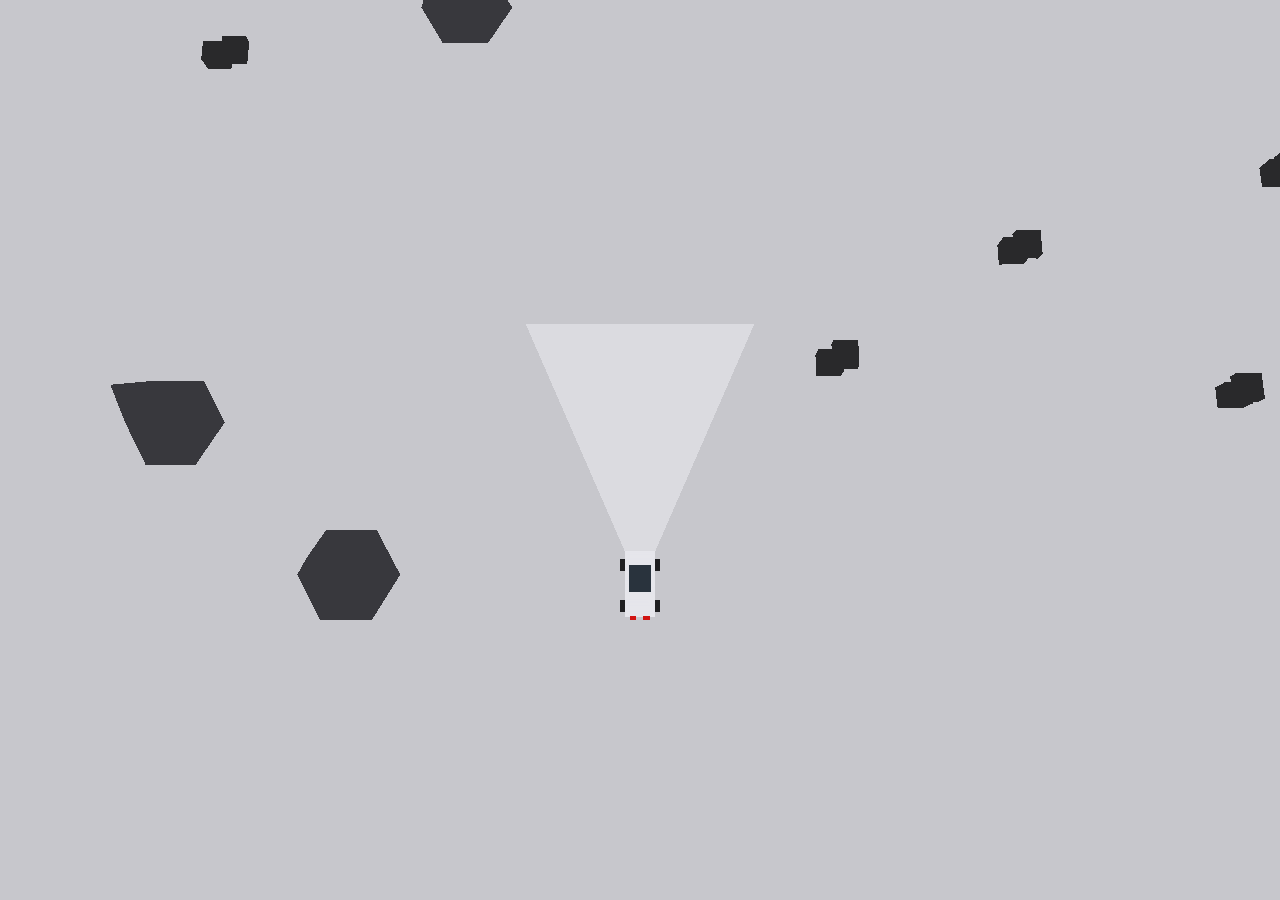
==== rally/index.html @ 0fe9ac75 "Drive one open gray field from a centered overhead view. The timed stages, course posts, and driving" ====
<!doctype html>
<html lang="en">
  <head>
    <meta charset="utf-8" />
    <meta name="viewport" content="width=device-width, initial-scale=1" />
    <title>Low Poly Rally</title>
    <link rel="icon" href="data:image/svg+xml,%3Csvg xmlns='http://www.w3.org/2000/svg' viewBox='0 0 16 16'%3E%3Crect width='16' height='16' fill='%23c7c7cc'/%3E%3C/svg%3E" />
    <link rel="stylesheet" href="./styles.css" />
  </head>
  <body>
    <p id="fallback" hidden>This browser cannot display the rally.</p>
    <canvas id="view"></canvas>
    <script type="module" src="./main.js"></script>
  </body>
</html>
---- rally/styles.css ----
* { box-sizing: border-box; }

[hidden] { display: none !important; }

html, body {
  margin: 0;
  height: 100%;
  background: #c7c7cc;
  color: #1b1b1d;
  font: 20px/1.4 "Trebuchet MS", sans-serif;
}

canvas {
  position: fixed;
  inset: 0;
  width: 100%;
  height: 100%;
  display: block;
}

#fallback {
  margin: 12vh auto;
  max-width: 28rem;
  padding: 0 1.5rem;
  font-size: 1.6rem;
}
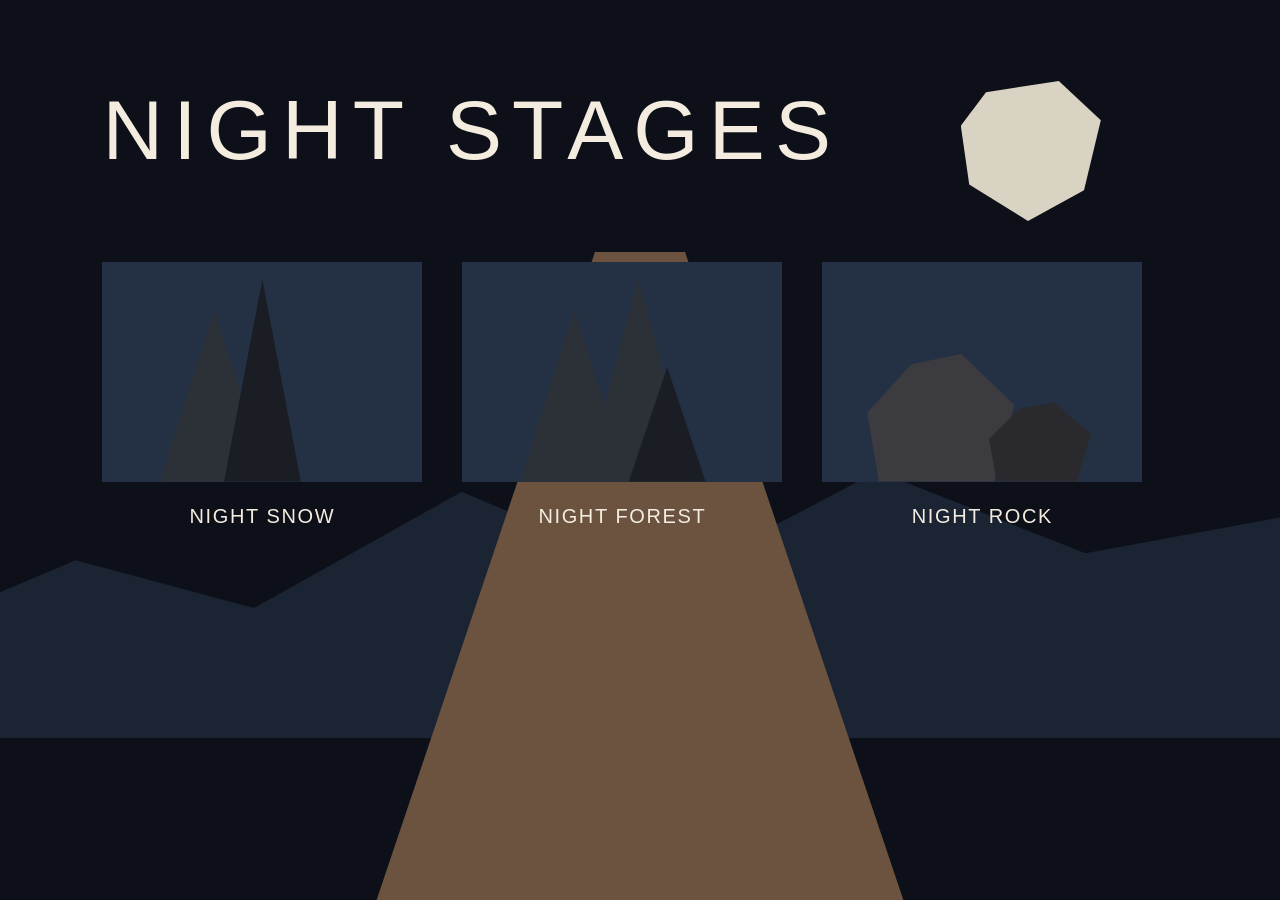
==== commit 3095ba93: "Replace the headlight sheet with a beam, a menu, and stepped speed. The page opens on the night stag" ====
--- a/rally/index.html
+++ b/rally/index.html
@@ -4,12 +4,43 @@
     <meta charset="utf-8" />
     <meta name="viewport" content="width=device-width, initial-scale=1" />
     <title>Low Poly Rally</title>
-    <link rel="icon" href="data:image/svg+xml,%3Csvg xmlns='http://www.w3.org/2000/svg' viewBox='0 0 16 16'%3E%3Crect width='16' height='16' fill='%23c7c7cc'/%3E%3C/svg%3E" />
+    <link rel="icon" href="data:image/svg+xml,%3Csvg xmlns='http://www.w3.org/2000/svg' viewBox='0 0 16 16'%3E%3Crect width='16' height='16' fill='%230d1018'/%3E%3C/svg%3E" />
     <link rel="stylesheet" href="./styles.css" />
   </head>
   <body>
     <p id="fallback" hidden>This browser cannot display the rally.</p>
     <canvas id="view"></canvas>
+    <p id="speed" hidden>0 km/h</p>
+    <section id="menu" aria-label="Level menu">
+      <div class="moon" aria-hidden="true"></div>
+      <div class="ridge" aria-hidden="true"></div>
+      <div class="road" aria-hidden="true"></div>
+      <h1>Night stages</h1>
+      <div class="places">
+        <button type="button" data-place="0">
+          <span class="scene" aria-hidden="true">
+            <span class="pine"></span>
+            <span class="pine far"></span>
+          </span>
+          Night snow
+        </button>
+        <button type="button" data-place="1">
+          <span class="scene" aria-hidden="true">
+            <span class="pine"></span>
+            <span class="pine"></span>
+            <span class="pine far"></span>
+          </span>
+          Night forest
+        </button>
+        <button type="button" data-place="2">
+          <span class="scene" aria-hidden="true">
+            <span class="stone"></span>
+            <span class="stone far"></span>
+          </span>
+          Night rock
+        </button>
+      </div>
+    </section>
     <script type="module" src="./main.js"></script>
   </body>
 </html>
--- a/rally/styles.css
+++ b/rally/styles.css
@@ -5,8 +5,8 @@
 html, body {
   margin: 0;
   height: 100%;
-  background: #c7c7cc;
-  color: #1b1b1d;
+  background: #0d1018;
+  color: #f3ecdf;
   font: 20px/1.4 "Trebuchet MS", sans-serif;
 }
 
@@ -24,3 +24,134 @@
   padding: 0 1.5rem;
   font-size: 1.6rem;
 }
+
+#speed {
+  position: fixed;
+  z-index: 2;
+  top: 1.4rem;
+  left: 1.6rem;
+  margin: 0;
+  color: #f3ecdf;
+  font-size: 2.6rem;
+  letter-spacing: 0.08em;
+}
+
+#menu {
+  position: fixed;
+  z-index: 3;
+  inset: 0;
+  overflow: hidden;
+  background: #0d1018;
+}
+
+.moon {
+  position: absolute;
+  top: 9vh;
+  right: 14vw;
+  width: 7rem;
+  height: 7rem;
+  background: #d9d3c4;
+  clip-path: polygon(18% 8%, 70% 0, 100% 28%, 88% 78%, 48% 100%, 6% 74%, 0 32%);
+}
+
+.ridge {
+  position: absolute;
+  left: -8vw;
+  right: -8vw;
+  bottom: 18vh;
+  height: 38vh;
+  background: #1b2433;
+  clip-path: polygon(0 70%, 12% 48%, 24% 62%, 38% 28%, 52% 54%, 66% 22%, 80% 46%, 100% 30%, 100% 100%, 0 100%);
+}
+
+.road {
+  position: absolute;
+  left: 28vw;
+  bottom: -6vh;
+  width: 44vw;
+  height: 78vh;
+  background: #6b5340;
+  clip-path: polygon(42% 0, 58% 0, 100% 100%, 0 100%);
+}
+
+#menu h1 {
+  position: relative;
+  margin: 8vh 0 0 8vw;
+  font-size: 4.2rem;
+  font-weight: 400;
+  letter-spacing: 0.12em;
+  text-transform: uppercase;
+}
+
+.places {
+  position: relative;
+  display: flex;
+  gap: 2rem;
+  margin: 8vh 8vw 0;
+}
+
+.places button {
+  width: 16rem;
+  padding: 0 0 1.2rem;
+  border: 0;
+  background: transparent;
+  color: inherit;
+  font: inherit;
+  letter-spacing: 0.08em;
+  text-transform: uppercase;
+  cursor: pointer;
+}
+
+.places button:focus-visible {
+  outline: 2px solid #f3ecdf;
+  outline-offset: 6px;
+}
+
+.scene {
+  display: block;
+  height: 11rem;
+  margin-bottom: 1rem;
+  background: #243044;
+  position: relative;
+}
+
+.pine,
+.stone {
+  position: absolute;
+  bottom: 0;
+}
+
+.pine {
+  left: 18%;
+  width: 34%;
+  height: 78%;
+  background: #2c3138;
+  clip-path: polygon(50% 0, 100% 100%, 0 100%);
+}
+
+.pine.far {
+  left: 52%;
+  width: 24%;
+  height: 52%;
+  background: #1a1e24;
+}
+
+.scene .pine:nth-child(2) {
+  left: 38%;
+  height: 92%;
+}
+
+.stone {
+  left: 14%;
+  width: 46%;
+  height: 58%;
+  background: #3c3c40;
+  clip-path: polygon(8% 100%, 0 46%, 30% 8%, 64% 0, 100% 40%, 86% 100%);
+}
+
+.stone.far {
+  left: 52%;
+  width: 32%;
+  height: 36%;
+  background: #2a2a2e;
+}
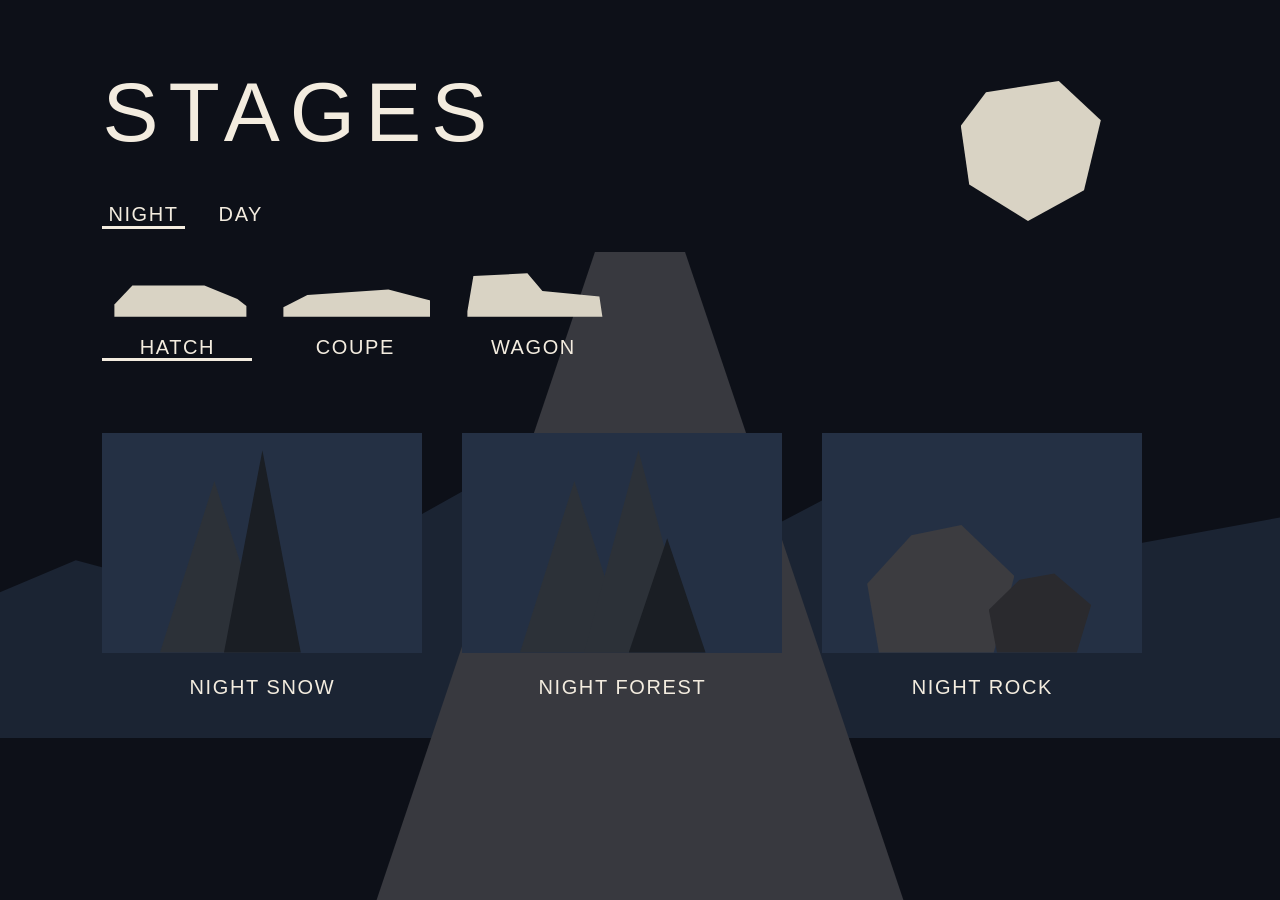
==== commit 0ac95e94: "Add daylight, three cars, and an asphalt road. Night stays the opening time and Hatch the opening ca" ====
--- a/rally/index.html
+++ b/rally/index.html
@@ -11,11 +11,30 @@
     <p id="fallback" hidden>This browser cannot display the rally.</p>
     <canvas id="view"></canvas>
     <p id="speed" hidden>0 km/h</p>
+    <button id="back" type="button" hidden>Menu</button>
     <section id="menu" aria-label="Level menu">
       <div class="moon" aria-hidden="true"></div>
       <div class="ridge" aria-hidden="true"></div>
       <div class="road" aria-hidden="true"></div>
-      <h1>Night stages</h1>
+      <h1>Stages</h1>
+      <div class="choices">
+        <button type="button" data-time="night" class="is-selected">Night</button>
+        <button type="button" data-time="day">Day</button>
+      </div>
+      <div class="cars">
+        <button type="button" data-car="hatch" class="is-selected">
+          <span class="silhouette hatch" aria-hidden="true"></span>
+          Hatch
+        </button>
+        <button type="button" data-car="coupe">
+          <span class="silhouette coupe" aria-hidden="true"></span>
+          Coupe
+        </button>
+        <button type="button" data-car="wagon">
+          <span class="silhouette wagon" aria-hidden="true"></span>
+          Wagon
+        </button>
+      </div>
       <div class="places">
         <button type="button" data-place="0">
           <span class="scene" aria-hidden="true">
--- a/rally/styles.css
+++ b/rally/styles.css
@@ -36,6 +36,20 @@
   letter-spacing: 0.08em;
 }
 
+#back {
+  position: fixed;
+  z-index: 2;
+  top: 1.4rem;
+  right: 1.6rem;
+  border: 0;
+  background: #0d1018;
+  color: #f3ecdf;
+  font: inherit;
+  letter-spacing: 0.08em;
+  text-transform: uppercase;
+  cursor: pointer;
+}
+
 #menu {
   position: fixed;
   z-index: 3;
@@ -70,17 +84,65 @@
   bottom: -6vh;
   width: 44vw;
   height: 78vh;
-  background: #6b5340;
+  background: #38393f;
   clip-path: polygon(42% 0, 58% 0, 100% 100%, 0 100%);
 }
 
 #menu h1 {
   position: relative;
-  margin: 8vh 0 0 8vw;
+  margin: 6vh 0 0 8vw;
   font-size: 4.2rem;
   font-weight: 400;
   letter-spacing: 0.12em;
   text-transform: uppercase;
+}
+
+.choices,
+.cars {
+  position: relative;
+  display: flex;
+  gap: 1.4rem;
+  margin: 3vh 8vw 0;
+}
+
+.choices button,
+.cars button {
+  border: 0;
+  background: transparent;
+  color: inherit;
+  font: inherit;
+  letter-spacing: 0.08em;
+  text-transform: uppercase;
+  cursor: pointer;
+}
+
+.choices button.is-selected,
+.cars button.is-selected {
+  box-shadow: inset 0 -3px 0 #f3ecdf;
+}
+
+.cars button {
+  width: 7.5rem;
+  padding: 0;
+}
+
+.silhouette {
+  display: block;
+  height: 3.4rem;
+  margin-bottom: 0.45rem;
+  background: #d9d3c4;
+}
+
+.silhouette.hatch {
+  clip-path: polygon(8% 72%, 20% 44%, 68% 44%, 90% 64%, 96% 74%, 96% 90%, 8% 90%);
+}
+
+.silhouette.coupe {
+  clip-path: polygon(2% 76%, 18% 58%, 72% 50%, 100% 66%, 100% 90%, 2% 90%);
+}
+
+.silhouette.wagon {
+  clip-path: polygon(6% 82%, 10% 30%, 46% 26%, 56% 52%, 94% 60%, 96% 90%, 6% 90%);
 }
 
 .places {
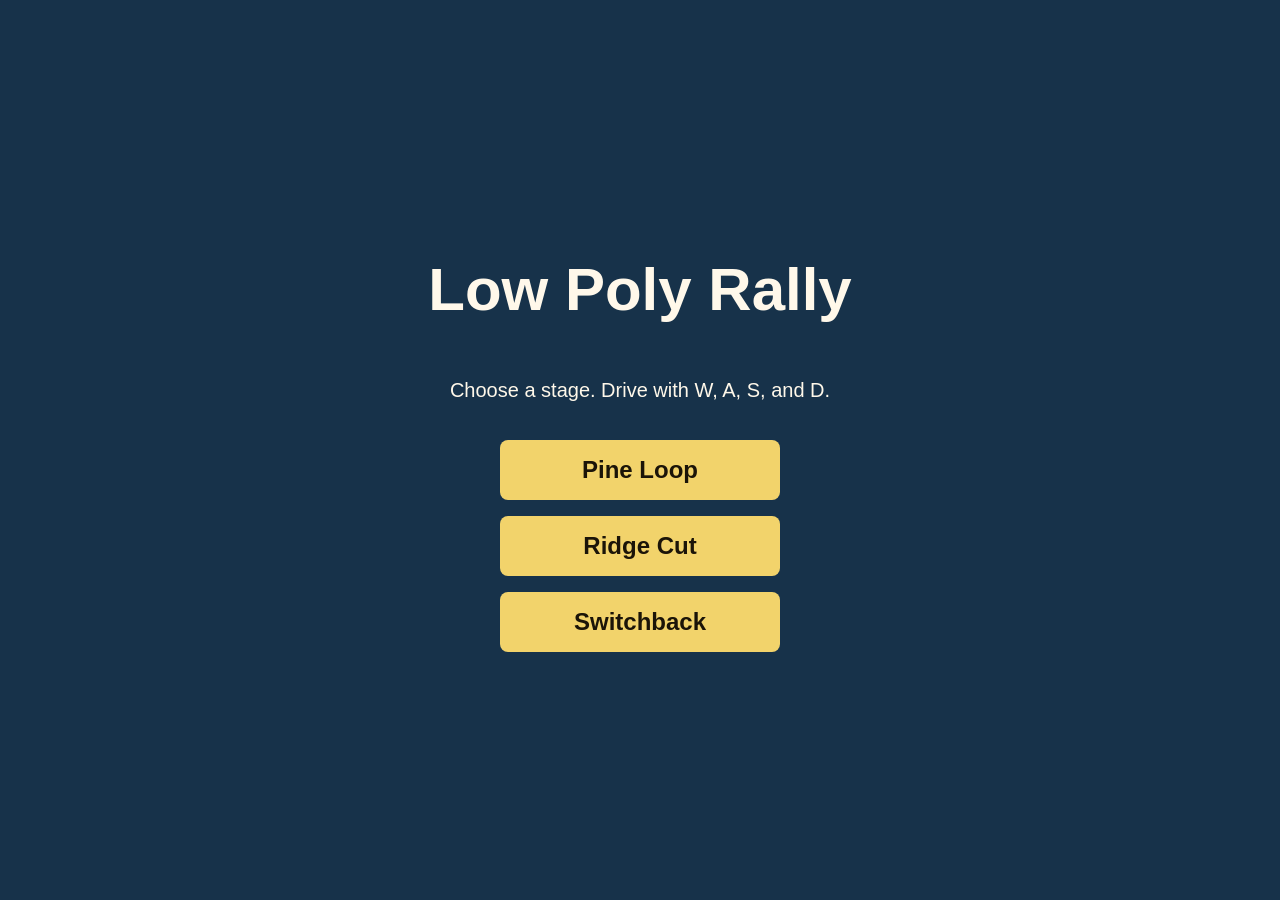
==== commit c694c071: "Add a low-poly rally beside The Gap (#1) * Initialize OpenSpec for spec-driven changes.  Add the spe" ====
--- a/rally/index.html
+++ b/rally/index.html
@@ -4,61 +4,29 @@
     <meta charset="utf-8" />
     <meta name="viewport" content="width=device-width, initial-scale=1" />
     <title>Low Poly Rally</title>
-    <link rel="icon" href="data:image/svg+xml,%3Csvg xmlns='http://www.w3.org/2000/svg' viewBox='0 0 16 16'%3E%3Crect width='16' height='16' fill='%230d1018'/%3E%3C/svg%3E" />
+    <link rel="icon" href="data:image/svg+xml,%3Csvg xmlns='http://www.w3.org/2000/svg' viewBox='0 0 16 16'%3E%3Crect width='16' height='16' fill='%23c0392b'/%3E%3C/svg%3E" />
     <link rel="stylesheet" href="./styles.css" />
   </head>
   <body>
     <p id="fallback" hidden>This browser cannot display the rally.</p>
-    <canvas id="view"></canvas>
-    <p id="speed" hidden>0 km/h</p>
-    <button id="back" type="button" hidden>Menu</button>
-    <section id="menu" aria-label="Level menu">
-      <div class="moon" aria-hidden="true"></div>
-      <div class="ridge" aria-hidden="true"></div>
-      <div class="road" aria-hidden="true"></div>
-      <h1>Stages</h1>
-      <div class="choices">
-        <button type="button" data-time="night" class="is-selected">Night</button>
-        <button type="button" data-time="day">Day</button>
-      </div>
-      <div class="cars">
-        <button type="button" data-car="hatch" class="is-selected">
-          <span class="silhouette hatch" aria-hidden="true"></span>
-          Hatch
-        </button>
-        <button type="button" data-car="coupe">
-          <span class="silhouette coupe" aria-hidden="true"></span>
-          Coupe
-        </button>
-        <button type="button" data-car="wagon">
-          <span class="silhouette wagon" aria-hidden="true"></span>
-          Wagon
-        </button>
-      </div>
-      <div class="places">
-        <button type="button" data-place="0">
-          <span class="scene" aria-hidden="true">
-            <span class="pine"></span>
-            <span class="pine far"></span>
-          </span>
-          Night snow
-        </button>
-        <button type="button" data-place="1">
-          <span class="scene" aria-hidden="true">
-            <span class="pine"></span>
-            <span class="pine"></span>
-            <span class="pine far"></span>
-          </span>
-          Night forest
-        </button>
-        <button type="button" data-place="2">
-          <span class="scene" aria-hidden="true">
-            <span class="stone"></span>
-            <span class="stone far"></span>
-          </span>
-          Night rock
-        </button>
-      </div>
+    <canvas id="view" hidden></canvas>
+    <section id="list">
+      <h1>Low Poly Rally</h1>
+      <p>Choose a stage. Drive with W, A, S, and D.</p>
+    </section>
+    <div id="hud" hidden>
+      <p id="time"></p>
+      <p id="off" hidden>OFF COURSE</p>
+      <button id="restart" type="button">Restart</button>
+      <button id="back" type="button">Back</button>
+    </div>
+    <section id="result" hidden>
+      <h1 id="result-name"></h1>
+      <p>Stage <span id="result-stage"></span></p>
+      <p>Penalty <span id="result-penalty"></span></p>
+      <p>Total <span id="result-total"></span></p>
+      <button id="result-restart" type="button">Restart</button>
+      <button id="result-back" type="button">Back</button>
     </section>
     <script type="module" src="./main.js"></script>
   </body>
--- a/rally/styles.css
+++ b/rally/styles.css
@@ -5,8 +5,8 @@
 html, body {
   margin: 0;
   height: 100%;
-  background: #0d1018;
-  color: #f3ecdf;
+  background: #17324a;
+  color: #fff8ea;
   font: 20px/1.4 "Trebuchet MS", sans-serif;
 }
 
@@ -25,195 +25,68 @@
   font-size: 1.6rem;
 }
 
-#speed {
-  position: fixed;
-  z-index: 2;
-  top: 1.4rem;
-  left: 1.6rem;
-  margin: 0;
-  color: #f3ecdf;
-  font-size: 2.6rem;
-  letter-spacing: 0.08em;
+#list {
+  min-height: 100%;
+  display: flex;
+  flex-direction: column;
+  align-items: center;
+  justify-content: center;
+  gap: 0.8rem;
+  padding: 2rem;
 }
 
-#back {
-  position: fixed;
-  z-index: 2;
-  top: 1.4rem;
-  right: 1.6rem;
+#list h1 { margin: 0 0 0.4rem; font-size: 3rem; }
+
+#list button, #hud button, #result button {
+  min-width: 14rem;
+  min-height: 3rem;
   border: 0;
-  background: #0d1018;
-  color: #f3ecdf;
-  font: inherit;
-  letter-spacing: 0.08em;
-  text-transform: uppercase;
+  border-radius: 8px;
+  background: #f2d36b;
+  color: #1b1408;
+  font: 700 1.2rem/1 "Trebuchet MS", sans-serif;
   cursor: pointer;
 }
 
-#menu {
+#hud, #result {
   position: fixed;
-  z-index: 3;
-  inset: 0;
-  overflow: hidden;
-  background: #0d1018;
+  z-index: 2;
+  text-shadow: 0 2px 0 #10202e;
 }
 
-.moon {
-  position: absolute;
-  top: 9vh;
-  right: 14vw;
-  width: 7rem;
-  height: 7rem;
-  background: #d9d3c4;
-  clip-path: polygon(18% 8%, 70% 0, 100% 28%, 88% 78%, 48% 100%, 6% 74%, 0 32%);
+#hud {
+  top: 1rem;
+  left: 1rem;
+  display: flex;
+  flex-direction: column;
+  align-items: flex-start;
+  gap: 0.6rem;
+  padding: 0.8rem 1rem;
+  background: rgba(8, 16, 24, 0.55);
 }
 
-.ridge {
-  position: absolute;
-  left: -8vw;
-  right: -8vw;
-  bottom: 18vh;
-  height: 38vh;
-  background: #1b2433;
-  clip-path: polygon(0 70%, 12% 48%, 24% 62%, 38% 28%, 52% 54%, 66% 22%, 80% 46%, 100% 30%, 100% 100%, 0 100%);
+#time { margin: 0; font-size: 2.4rem; font-variant-numeric: tabular-nums; }
+
+#off {
+  margin: 0;
+  color: #ffd0a1;
+  background: #8c1d14;
+  text-shadow: none;
+  padding: 0.25rem 0.6rem;
+  font-size: 1.8rem;
+  font-weight: 700;
 }
 
-.road {
-  position: absolute;
-  left: 28vw;
-  bottom: -6vh;
-  width: 44vw;
-  height: 78vh;
-  background: #38393f;
-  clip-path: polygon(42% 0, 58% 0, 100% 100%, 0 100%);
+#result {
+  inset: 0;
+  display: flex;
+  flex-direction: column;
+  align-items: center;
+  justify-content: center;
+  gap: 0.45rem;
+  background: rgba(8, 16, 24, 0.72);
 }
 
-#menu h1 {
-  position: relative;
-  margin: 6vh 0 0 8vw;
-  font-size: 4.2rem;
-  font-weight: 400;
-  letter-spacing: 0.12em;
-  text-transform: uppercase;
-}
+#result h1 { margin: 0 0 0.4rem; font-size: 3rem; }
 
-.choices,
-.cars {
-  position: relative;
-  display: flex;
-  gap: 1.4rem;
-  margin: 3vh 8vw 0;
-}
-
-.choices button,
-.cars button {
-  border: 0;
-  background: transparent;
-  color: inherit;
-  font: inherit;
-  letter-spacing: 0.08em;
-  text-transform: uppercase;
-  cursor: pointer;
-}
-
-.choices button.is-selected,
-.cars button.is-selected {
-  box-shadow: inset 0 -3px 0 #f3ecdf;
-}
-
-.cars button {
-  width: 7.5rem;
-  padding: 0;
-}
-
-.silhouette {
-  display: block;
-  height: 3.4rem;
-  margin-bottom: 0.45rem;
-  background: #d9d3c4;
-}
-
-.silhouette.hatch {
-  clip-path: polygon(8% 72%, 20% 44%, 68% 44%, 90% 64%, 96% 74%, 96% 90%, 8% 90%);
-}
-
-.silhouette.coupe {
-  clip-path: polygon(2% 76%, 18% 58%, 72% 50%, 100% 66%, 100% 90%, 2% 90%);
-}
-
-.silhouette.wagon {
-  clip-path: polygon(6% 82%, 10% 30%, 46% 26%, 56% 52%, 94% 60%, 96% 90%, 6% 90%);
-}
-
-.places {
-  position: relative;
-  display: flex;
-  gap: 2rem;
-  margin: 8vh 8vw 0;
-}
-
-.places button {
-  width: 16rem;
-  padding: 0 0 1.2rem;
-  border: 0;
-  background: transparent;
-  color: inherit;
-  font: inherit;
-  letter-spacing: 0.08em;
-  text-transform: uppercase;
-  cursor: pointer;
-}
-
-.places button:focus-visible {
-  outline: 2px solid #f3ecdf;
-  outline-offset: 6px;
-}
-
-.scene {
-  display: block;
-  height: 11rem;
-  margin-bottom: 1rem;
-  background: #243044;
-  position: relative;
-}
-
-.pine,
-.stone {
-  position: absolute;
-  bottom: 0;
-}
-
-.pine {
-  left: 18%;
-  width: 34%;
-  height: 78%;
-  background: #2c3138;
-  clip-path: polygon(50% 0, 100% 100%, 0 100%);
-}
-
-.pine.far {
-  left: 52%;
-  width: 24%;
-  height: 52%;
-  background: #1a1e24;
-}
-
-.scene .pine:nth-child(2) {
-  left: 38%;
-  height: 92%;
-}
-
-.stone {
-  left: 14%;
-  width: 46%;
-  height: 58%;
-  background: #3c3c40;
-  clip-path: polygon(8% 100%, 0 46%, 30% 8%, 64% 0, 100% 40%, 86% 100%);
-}
-
-.stone.far {
-  left: 52%;
-  width: 32%;
-  height: 36%;
-  background: #2a2a2e;
-}
+#result p { margin: 0; font-size: 1.8rem; font-variant-numeric: tabular-nums; }
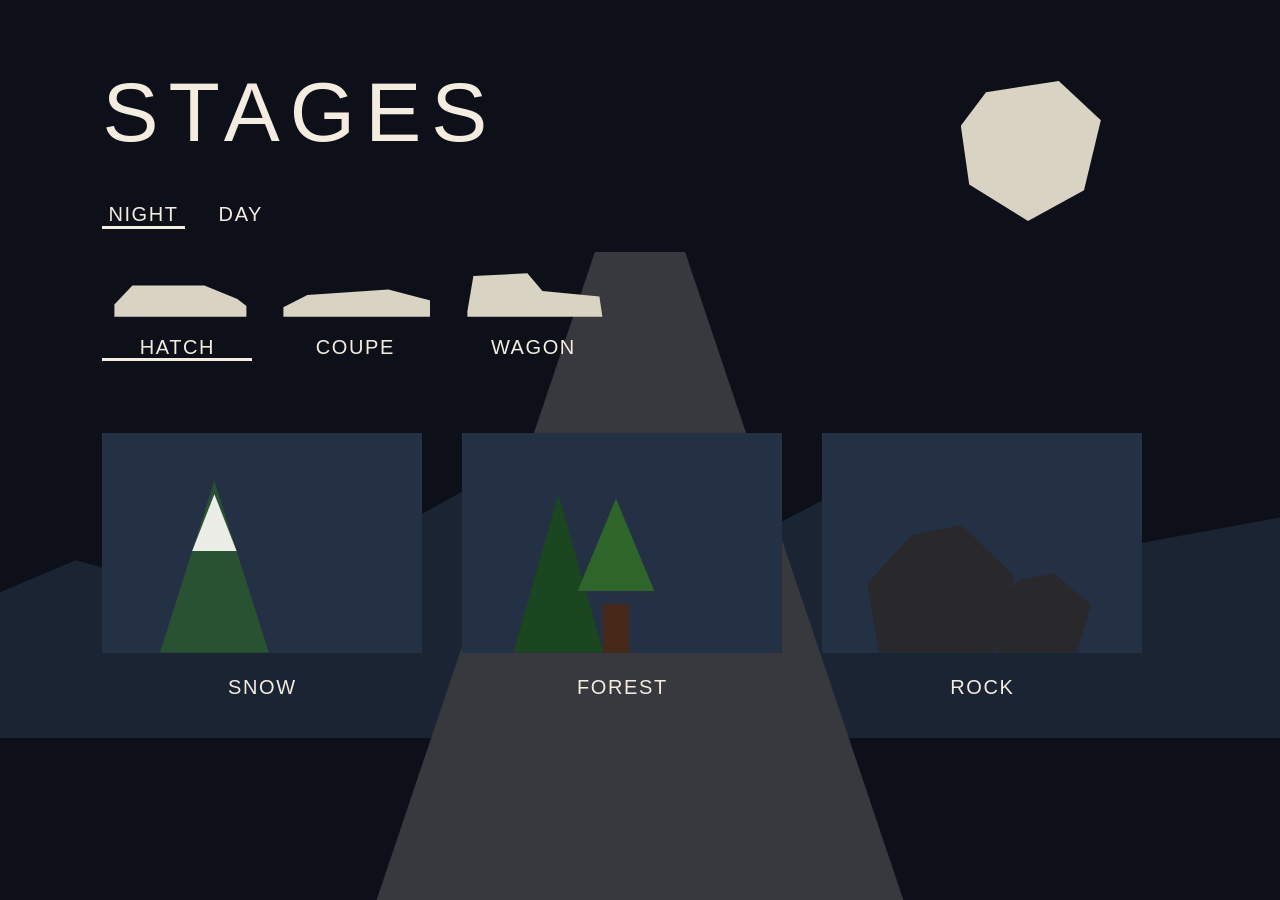
==== commit a515a61e: "Give the drive bar and Stages a day and night plate. The gear and the speed share a plate that follo" ====
--- a/rally/index.html
+++ b/rally/index.html
@@ -4,29 +4,61 @@
     <meta charset="utf-8" />
     <meta name="viewport" content="width=device-width, initial-scale=1" />
     <title>Low Poly Rally</title>
-    <link rel="icon" href="data:image/svg+xml,%3Csvg xmlns='http://www.w3.org/2000/svg' viewBox='0 0 16 16'%3E%3Crect width='16' height='16' fill='%23c0392b'/%3E%3C/svg%3E" />
+    <link rel="icon" href="data:image/svg+xml,%3Csvg xmlns='http://www.w3.org/2000/svg' viewBox='0 0 16 16'%3E%3Crect width='16' height='16' fill='%230d1018'/%3E%3C/svg%3E" />
     <link rel="stylesheet" href="./styles.css" />
   </head>
   <body>
     <p id="fallback" hidden>This browser cannot display the rally.</p>
-    <canvas id="view" hidden></canvas>
-    <section id="list">
-      <h1>Low Poly Rally</h1>
-      <p>Choose a stage. Drive with W, A, S, and D.</p>
-    </section>
-    <div id="hud" hidden>
-      <p id="time"></p>
-      <p id="off" hidden>OFF COURSE</p>
-      <button id="restart" type="button">Restart</button>
-      <button id="back" type="button">Back</button>
-    </div>
-    <section id="result" hidden>
-      <h1 id="result-name"></h1>
-      <p>Stage <span id="result-stage"></span></p>
-      <p>Penalty <span id="result-penalty"></span></p>
-      <p>Total <span id="result-total"></span></p>
-      <button id="result-restart" type="button">Restart</button>
-      <button id="result-back" type="button">Back</button>
+    <canvas id="view"></canvas>
+    <p id="speed" hidden><span id="gear">1</span><span id="pace">0 km/h</span></p>
+    <button id="back" type="button" hidden>Menu</button>
+    <section id="menu" aria-label="Level menu">
+      <div class="moon" aria-hidden="true"></div>
+      <div class="ridge" aria-hidden="true"></div>
+      <div class="road" aria-hidden="true"></div>
+      <h1>Stages</h1>
+      <div class="choices">
+        <button type="button" data-time="night" class="is-selected">Night</button>
+        <button type="button" data-time="day">Day</button>
+      </div>
+      <div class="cars">
+        <button type="button" data-car="hatch" class="is-selected">
+          <span class="silhouette hatch" aria-hidden="true"></span>
+          Hatch
+        </button>
+        <button type="button" data-car="coupe">
+          <span class="silhouette coupe" aria-hidden="true"></span>
+          Coupe
+        </button>
+        <button type="button" data-car="wagon">
+          <span class="silhouette wagon" aria-hidden="true"></span>
+          Wagon
+        </button>
+      </div>
+      <div class="places">
+        <button type="button" data-place="0">
+          <span class="scene snow" aria-hidden="true">
+            <span class="pine"></span>
+            <span class="cap"></span>
+          </span>
+          Snow
+        </button>
+        <button type="button" data-place="1">
+          <span class="scene forest" aria-hidden="true">
+            <span class="pine low"></span>
+            <span class="pine high"></span>
+            <span class="trunk"></span>
+          </span>
+          Forest
+        </button>
+        <button type="button" data-place="2">
+          <span class="scene rock" aria-hidden="true">
+            <span class="stone"></span>
+            <span class="stone far"></span>
+          </span>
+          Rock
+        </button>
+      </div>
     </section>
     <script type="module" src="./main.js"></script>
   </body>
--- a/rally/styles.css
+++ b/rally/styles.css
@@ -5,8 +5,8 @@
 html, body {
   margin: 0;
   height: 100%;
-  background: #17324a;
-  color: #fff8ea;
+  background: #0d1018;
+  color: #f3ecdf;
   font: 20px/1.4 "Trebuchet MS", sans-serif;
 }
 
@@ -25,68 +25,274 @@
   font-size: 1.6rem;
 }
 
-#list {
-  min-height: 100%;
+#speed {
+  position: fixed;
+  z-index: 2;
+  top: 1.4rem;
+  left: 1.6rem;
   display: flex;
-  flex-direction: column;
-  align-items: center;
-  justify-content: center;
-  gap: 0.8rem;
-  padding: 2rem;
-}
-
-#list h1 { margin: 0 0 0.4rem; font-size: 3rem; }
-
-#list button, #hud button, #result button {
-  min-width: 14rem;
-  min-height: 3rem;
+  align-items: baseline;
+  margin: 0;
+  padding: 0.7rem 1.1rem;
+  background: #0d1018;
+  color: #f3ecdf;
+  letter-spacing: 0.08em;
+}
+
+#gear {
+  font-size: 1.2rem;
+}
+
+#pace {
+  margin-left: 0.6rem;
+  font-size: 2.6rem;
+}
+
+#back {
+  position: fixed;
+  z-index: 2;
+  top: 1.4rem;
+  right: 1.6rem;
+  padding: 0.7rem 1.1rem;
   border: 0;
-  border-radius: 8px;
-  background: #f2d36b;
-  color: #1b1408;
-  font: 700 1.2rem/1 "Trebuchet MS", sans-serif;
+  background: #0d1018;
+  color: #f3ecdf;
+  font: inherit;
+  letter-spacing: 0.08em;
+  text-transform: uppercase;
   cursor: pointer;
 }
 
-#hud, #result {
-  position: fixed;
-  z-index: 2;
-  text-shadow: 0 2px 0 #10202e;
-}
-
-#hud {
-  top: 1rem;
-  left: 1rem;
+body.is-day #speed,
+body.is-day #back {
+  background: #f3ecdf;
+  color: #1b1b1d;
+}
+
+body.is-day #menu {
+  background: #a3c2e0;
+  color: #1b1b1d;
+}
+
+body.is-day .moon {
+  display: none;
+}
+
+body.is-day .ridge {
+  background: #8aa4be;
+}
+
+body.is-day .choices button.is-selected,
+body.is-day .cars button.is-selected {
+  box-shadow: inset 0 -3px 0 #1b1b1d;
+}
+
+#menu {
+  position: fixed;
+  z-index: 3;
+  inset: 0;
+  overflow: hidden;
+  background: #0d1018;
+}
+
+.moon {
+  position: absolute;
+  top: 9vh;
+  right: 14vw;
+  width: 7rem;
+  height: 7rem;
+  background: #d9d3c4;
+  clip-path: polygon(18% 8%, 70% 0, 100% 28%, 88% 78%, 48% 100%, 6% 74%, 0 32%);
+}
+
+.ridge {
+  position: absolute;
+  left: -8vw;
+  right: -8vw;
+  bottom: 18vh;
+  height: 38vh;
+  background: #1b2433;
+  clip-path: polygon(0 70%, 12% 48%, 24% 62%, 38% 28%, 52% 54%, 66% 22%, 80% 46%, 100% 30%, 100% 100%, 0 100%);
+}
+
+.road {
+  position: absolute;
+  left: 28vw;
+  bottom: -6vh;
+  width: 44vw;
+  height: 78vh;
+  background: #38393f;
+  clip-path: polygon(42% 0, 58% 0, 100% 100%, 0 100%);
+}
+
+#menu h1 {
+  position: relative;
+  margin: 6vh 0 0 8vw;
+  font-size: 4.2rem;
+  font-weight: 400;
+  letter-spacing: 0.12em;
+  text-transform: uppercase;
+}
+
+.choices,
+.cars {
+  position: relative;
   display: flex;
-  flex-direction: column;
-  align-items: flex-start;
-  gap: 0.6rem;
-  padding: 0.8rem 1rem;
-  background: rgba(8, 16, 24, 0.55);
-}
-
-#time { margin: 0; font-size: 2.4rem; font-variant-numeric: tabular-nums; }
-
-#off {
-  margin: 0;
-  color: #ffd0a1;
-  background: #8c1d14;
-  text-shadow: none;
-  padding: 0.25rem 0.6rem;
-  font-size: 1.8rem;
-  font-weight: 700;
-}
-
-#result {
-  inset: 0;
+  gap: 1.4rem;
+  margin: 3vh 8vw 0;
+}
+
+.choices button,
+.cars button {
+  border: 0;
+  background: transparent;
+  color: inherit;
+  font: inherit;
+  letter-spacing: 0.08em;
+  text-transform: uppercase;
+  cursor: pointer;
+}
+
+.choices button.is-selected,
+.cars button.is-selected {
+  box-shadow: inset 0 -3px 0 #f3ecdf;
+}
+
+.cars button {
+  width: 7.5rem;
+  padding: 0;
+}
+
+.silhouette {
+  display: block;
+  height: 3.4rem;
+  margin-bottom: 0.45rem;
+  background: #d9d3c4;
+}
+
+.silhouette.hatch {
+  clip-path: polygon(8% 72%, 20% 44%, 68% 44%, 90% 64%, 96% 74%, 96% 90%, 8% 90%);
+}
+
+.silhouette.coupe {
+  clip-path: polygon(2% 76%, 18% 58%, 72% 50%, 100% 66%, 100% 90%, 2% 90%);
+}
+
+.silhouette.wagon {
+  clip-path: polygon(6% 82%, 10% 30%, 46% 26%, 56% 52%, 94% 60%, 96% 90%, 6% 90%);
+}
+
+.places {
+  position: relative;
   display: flex;
-  flex-direction: column;
-  align-items: center;
-  justify-content: center;
-  gap: 0.45rem;
-  background: rgba(8, 16, 24, 0.72);
-}
-
-#result h1 { margin: 0 0 0.4rem; font-size: 3rem; }
-
-#result p { margin: 0; font-size: 1.8rem; font-variant-numeric: tabular-nums; }
+  gap: 2rem;
+  margin: 8vh 8vw 0;
+}
+
+.places button {
+  width: 16rem;
+  padding: 0 0 1.2rem;
+  border: 0;
+  background: transparent;
+  color: inherit;
+  font: inherit;
+  letter-spacing: 0.08em;
+  text-transform: uppercase;
+  cursor: pointer;
+}
+
+.places button:focus-visible {
+  outline: 2px solid #f3ecdf;
+  outline-offset: 6px;
+}
+
+.scene {
+  display: block;
+  height: 11rem;
+  margin-bottom: 1rem;
+  background: #243044;
+  position: relative;
+}
+
+.pine,
+.stone {
+  position: absolute;
+  bottom: 0;
+}
+
+.pine {
+  left: 18%;
+  width: 34%;
+  height: 78%;
+  background: #2c3138;
+  clip-path: polygon(50% 0, 100% 100%, 0 100%);
+}
+
+.scene.snow .pine {
+  background: #295233;
+}
+
+.scene.snow .cap {
+  position: absolute;
+  left: 28%;
+  bottom: 46%;
+  width: 14%;
+  height: 26%;
+  background: #ebede6;
+  clip-path: polygon(50% 0, 100% 100%, 0 100%);
+}
+
+.scene.forest .trunk {
+  position: absolute;
+  left: 44%;
+  bottom: 0;
+  width: 8%;
+  height: 22%;
+  background: #47291a;
+}
+
+.scene.forest .pine.low {
+  left: 16%;
+  width: 28%;
+  height: 72%;
+  background: #1a471f;
+}
+
+.scene.forest .pine.high {
+  left: 36%;
+  bottom: 28%;
+  width: 24%;
+  height: 42%;
+  background: #2e6629;
+}
+
+.scene.rock .stone {
+  background: #29292b;
+}
+
+.pine.far {
+  left: 52%;
+  width: 24%;
+  height: 52%;
+  background: #1a1e24;
+}
+
+.scene .pine:nth-child(2) {
+  left: 38%;
+  height: 92%;
+}
+
+.stone {
+  left: 14%;
+  width: 46%;
+  height: 58%;
+  background: #3c3c40;
+  clip-path: polygon(8% 100%, 0 46%, 30% 8%, 64% 0, 100% 40%, 86% 100%);
+}
+
+.stone.far {
+  left: 52%;
+  width: 32%;
+  height: 36%;
+  background: #2a2a2e;
+}
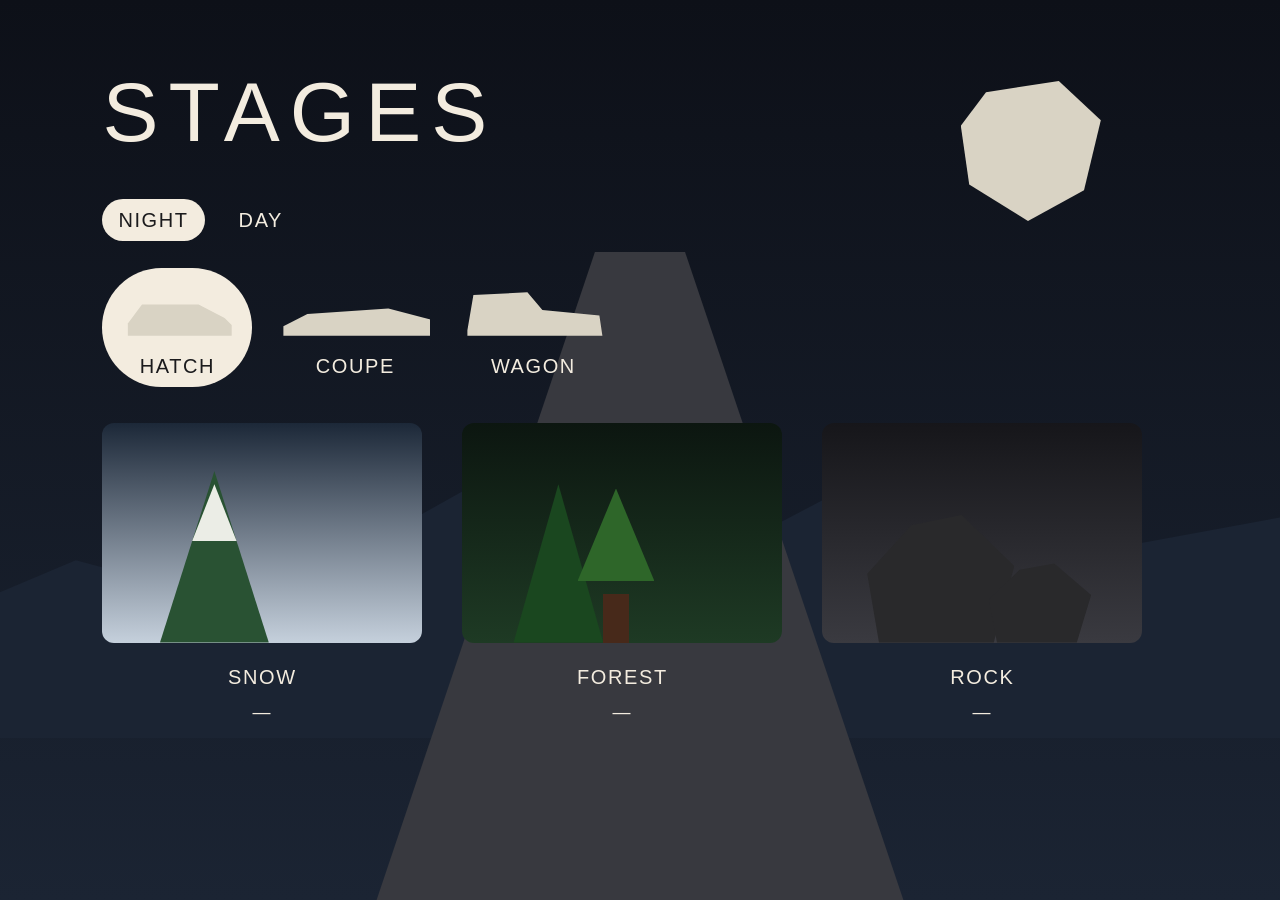
==== commit e78ba079: "Stop the run at a road gate and keep each stage time. Co-authored-by: Mauricio Gonzalez  <Gtmaury@us" ====
--- a/rally/index.html
+++ b/rally/index.html
@@ -10,7 +10,7 @@
   <body>
     <p id="fallback" hidden>This browser cannot display the rally.</p>
     <canvas id="view"></canvas>
-    <p id="speed" hidden><span id="gear">1</span><span id="pace">0 km/h</span></p>
+    <p id="speed" hidden><span id="gear">1</span><span id="pace">0 km/h</span><span id="clock">0:00</span></p>
     <button id="back" type="button" hidden>Menu</button>
     <section id="menu" aria-label="Level menu">
       <div class="moon" aria-hidden="true"></div>
@@ -42,6 +42,7 @@
             <span class="cap"></span>
           </span>
           Snow
+          <span class="best">—</span>
         </button>
         <button type="button" data-place="1">
           <span class="scene forest" aria-hidden="true">
@@ -50,6 +51,7 @@
             <span class="trunk"></span>
           </span>
           Forest
+          <span class="best">—</span>
         </button>
         <button type="button" data-place="2">
           <span class="scene rock" aria-hidden="true">
@@ -57,6 +59,7 @@
             <span class="stone far"></span>
           </span>
           Rock
+          <span class="best">—</span>
         </button>
       </div>
     </section>
--- a/rally/styles.css
+++ b/rally/styles.css
@@ -46,6 +46,11 @@
 #pace {
   margin-left: 0.6rem;
   font-size: 2.6rem;
+}
+
+#clock {
+  margin-left: 0.8rem;
+  font-size: 1.2rem;
 }
 
 #back {
@@ -70,7 +75,7 @@
 }
 
 body.is-day #menu {
-  background: #a3c2e0;
+  background: linear-gradient(#a3c2e0, #d5e4f2);
   color: #1b1b1d;
 }
 
@@ -84,7 +89,8 @@
 
 body.is-day .choices button.is-selected,
 body.is-day .cars button.is-selected {
-  box-shadow: inset 0 -3px 0 #1b1b1d;
+  background: #1b1b1d;
+  color: #f3ecdf;
 }
 
 #menu {
@@ -92,7 +98,7 @@
   z-index: 3;
   inset: 0;
   overflow: hidden;
-  background: #0d1018;
+  background: linear-gradient(#0d1018, #1b2433);
 }
 
 .moon {
@@ -155,7 +161,10 @@
 
 .choices button.is-selected,
 .cars button.is-selected {
-  box-shadow: inset 0 -3px 0 #f3ecdf;
+  padding: 0.35rem 0.8rem;
+  border-radius: 999px;
+  background: #f3ecdf;
+  color: #1b1b1d;
 }
 
 .cars button {
@@ -184,9 +193,10 @@
 
 .places {
   position: relative;
+  z-index: 2;
   display: flex;
   gap: 2rem;
-  margin: 8vh 8vw 0;
+  margin: 4vh 8vw 2rem;
 }
 
 .places button {
@@ -206,12 +216,51 @@
   outline-offset: 6px;
 }
 
+body.is-day .places button:focus-visible {
+  outline-color: #1b1b1d;
+}
+
+.places button:hover .scene {
+  transform: translateY(-6px);
+}
+
+.best {
+  display: block;
+  margin-top: 0.45rem;
+  font-size: 0.9rem;
+}
+
 .scene {
   display: block;
   height: 11rem;
   margin-bottom: 1rem;
-  background: #243044;
+  border-radius: 12px;
+  overflow: hidden;
   position: relative;
+}
+
+.scene.snow {
+  background: linear-gradient(#1c2838, #c5d0dc);
+}
+
+.scene.forest {
+  background: linear-gradient(#0c1610, #1e3a24);
+}
+
+.scene.rock {
+  background: linear-gradient(#16161a, #3a3a40);
+}
+
+body.is-day .scene.snow {
+  background: linear-gradient(#9bb4c9, #eef3f7);
+}
+
+body.is-day .scene.forest {
+  background: linear-gradient(#4e7a5c, #d5e6d8);
+}
+
+body.is-day .scene.rock {
+  background: linear-gradient(#7a7a82, #d4d4d8);
 }
 
 .pine,
